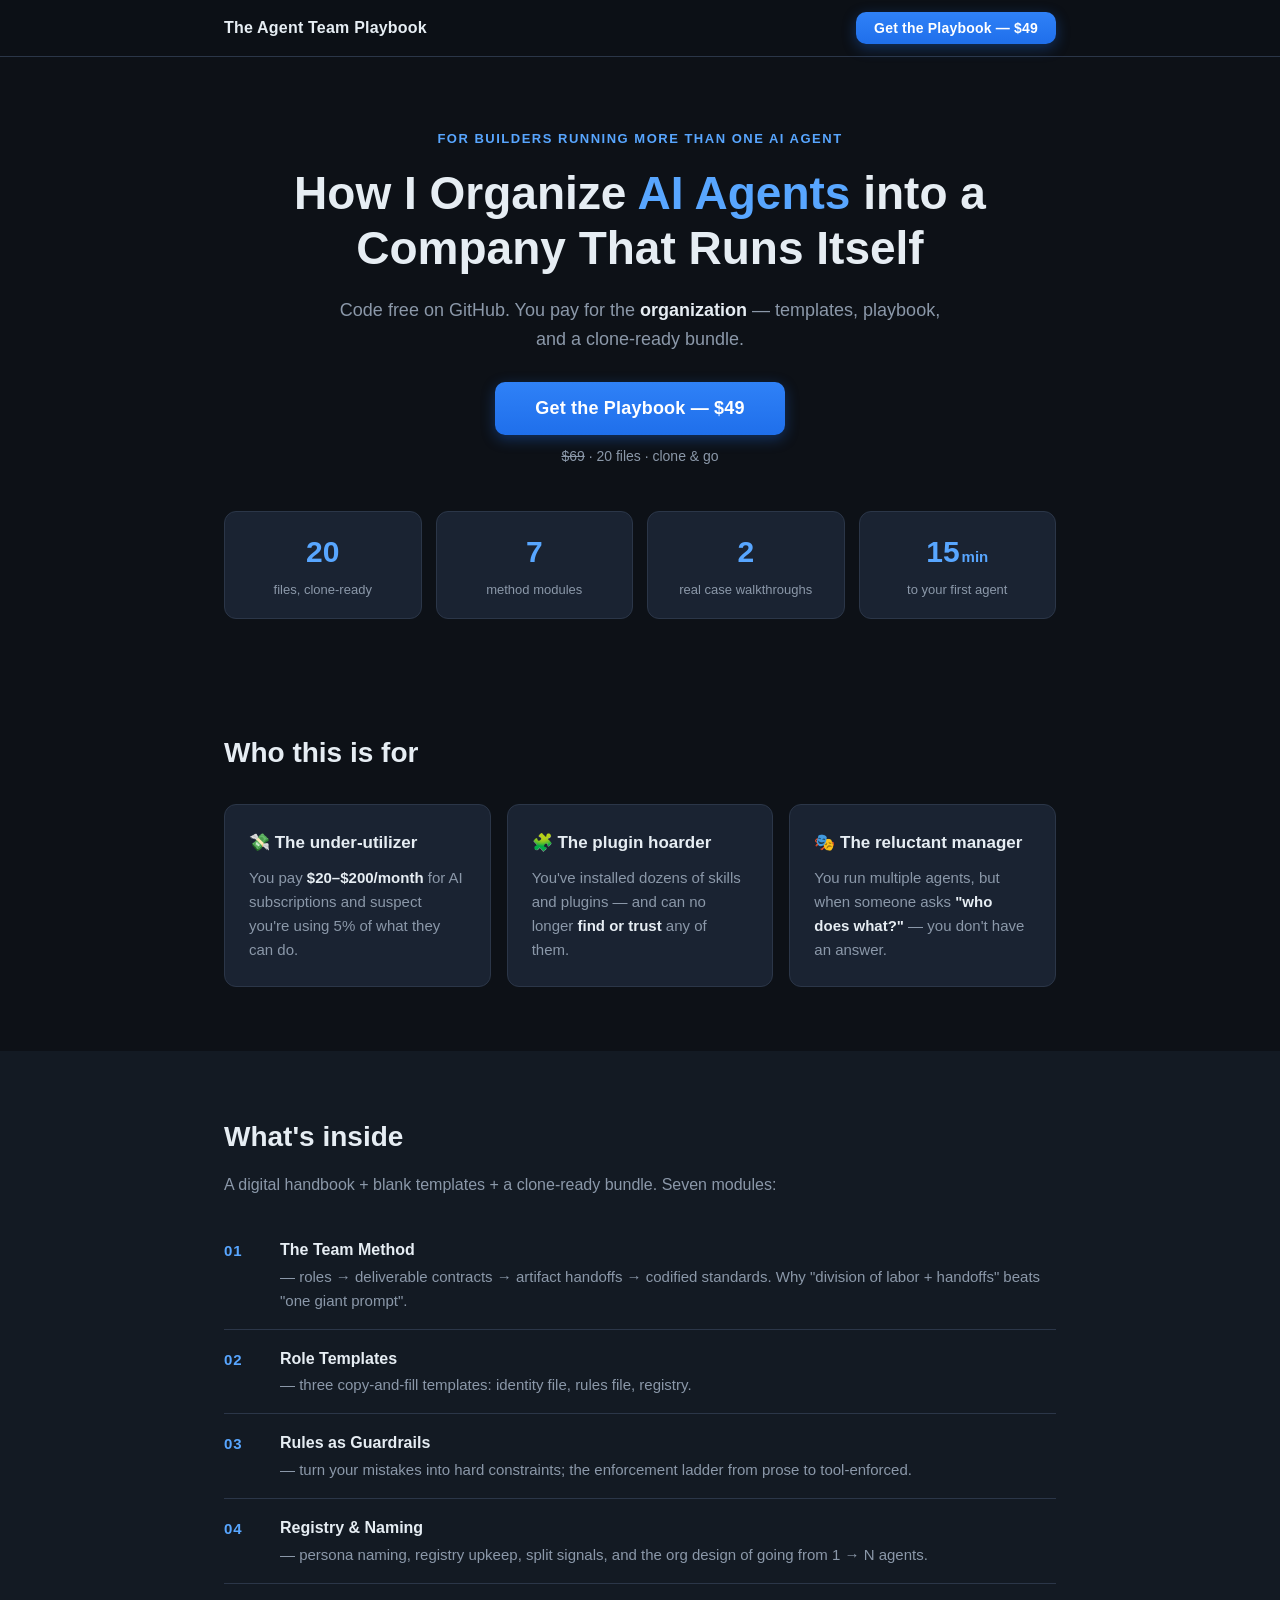
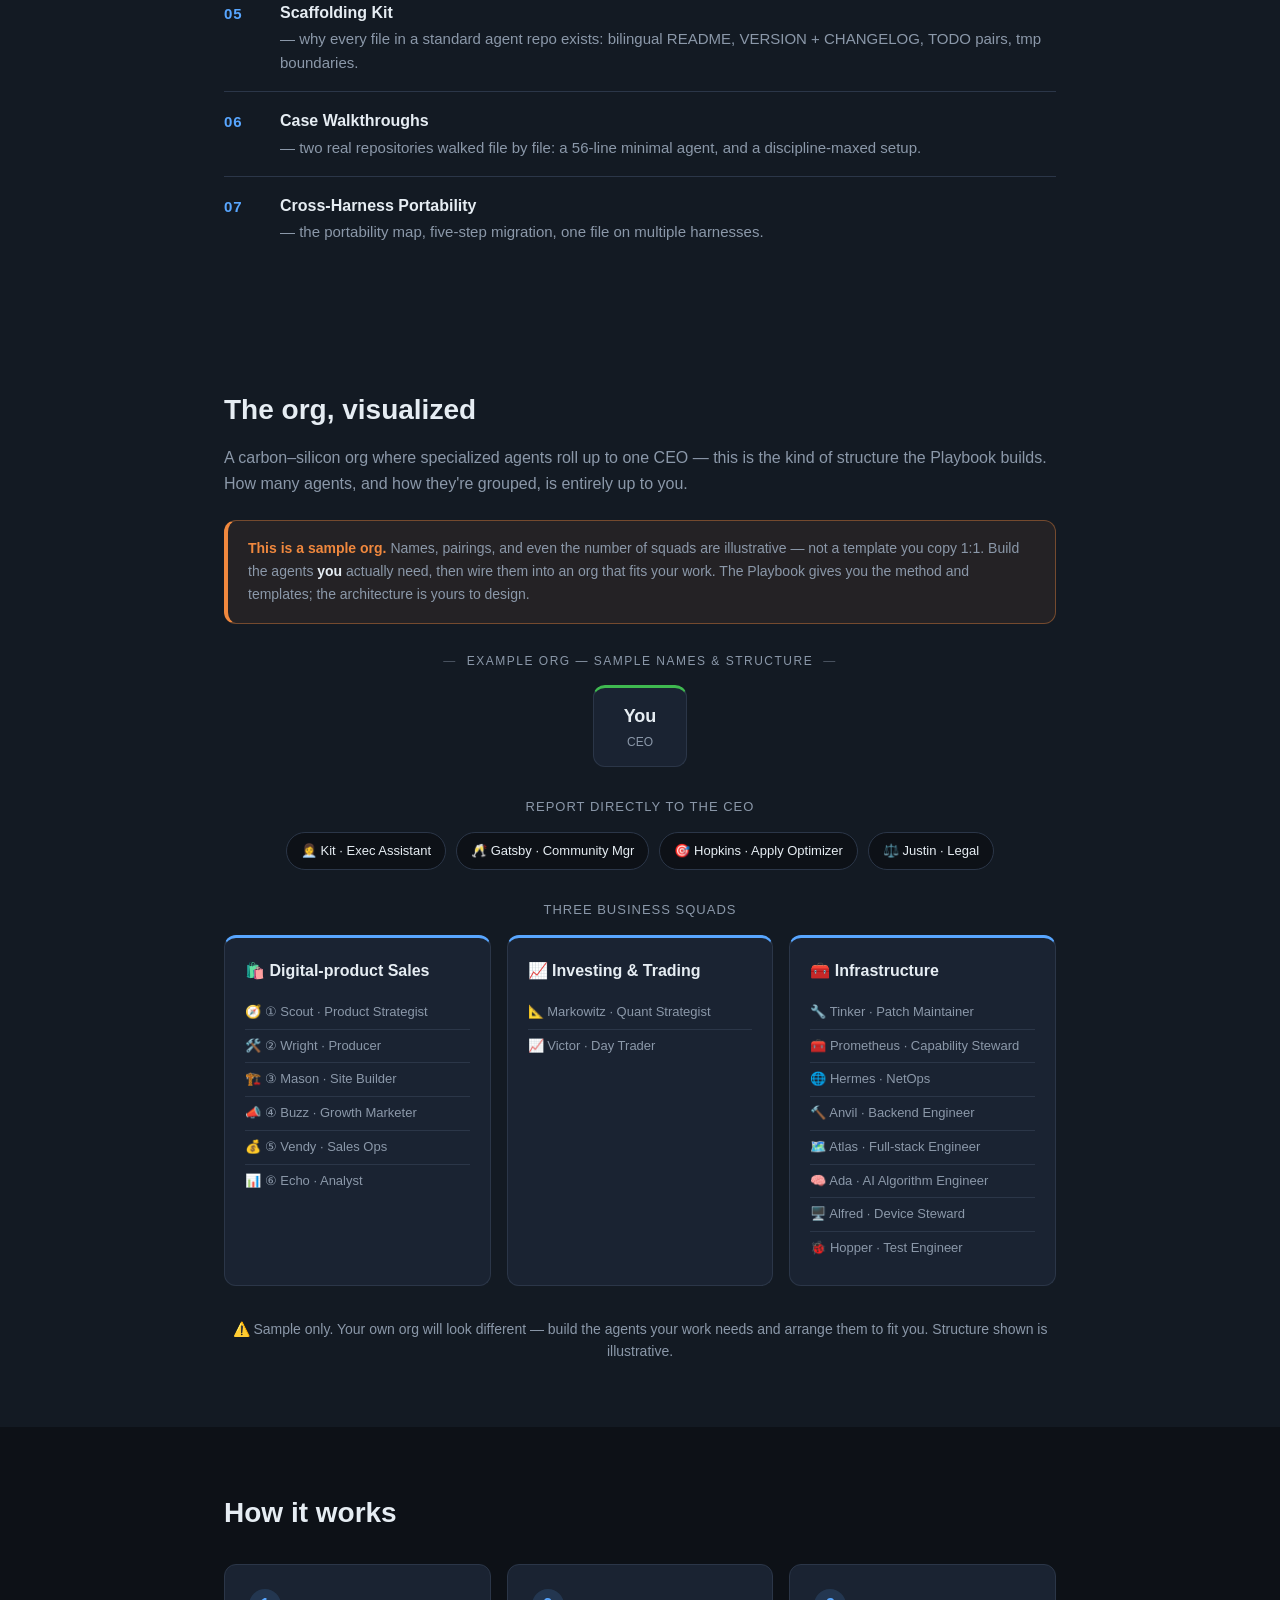
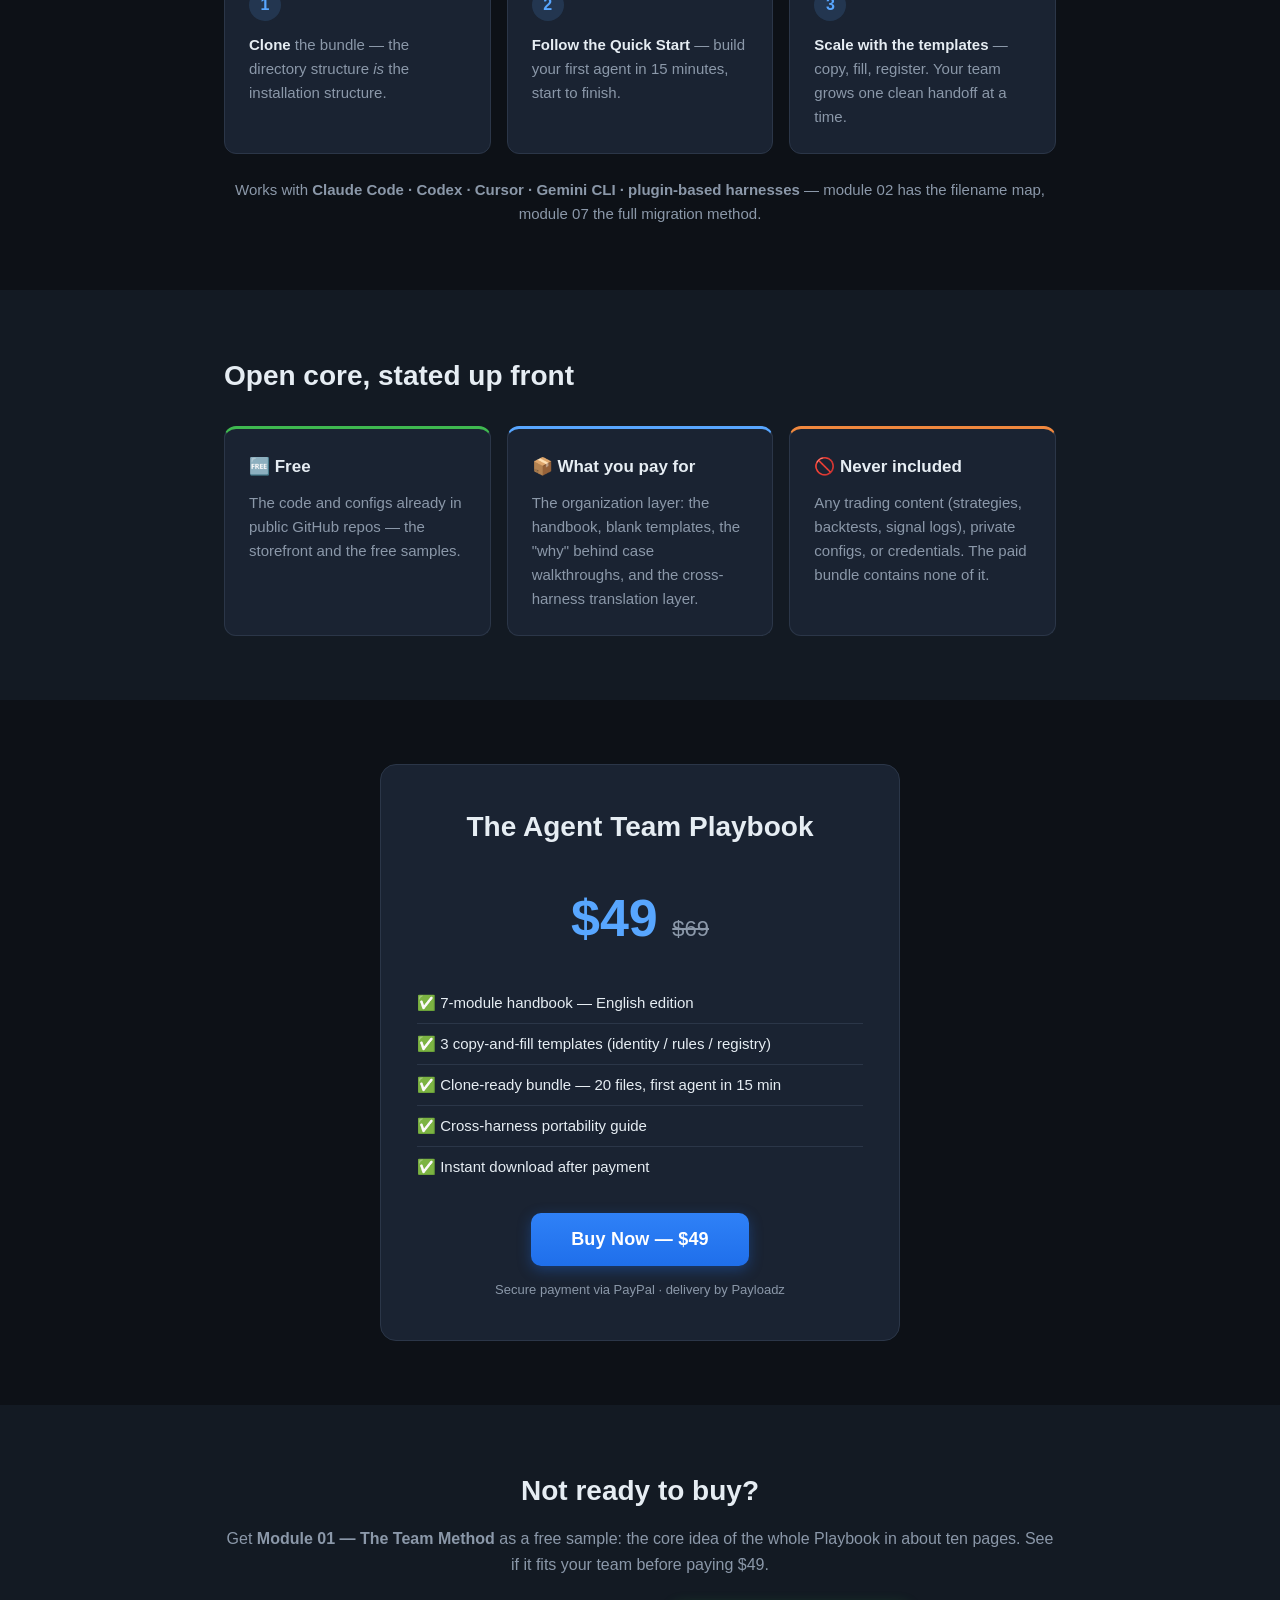
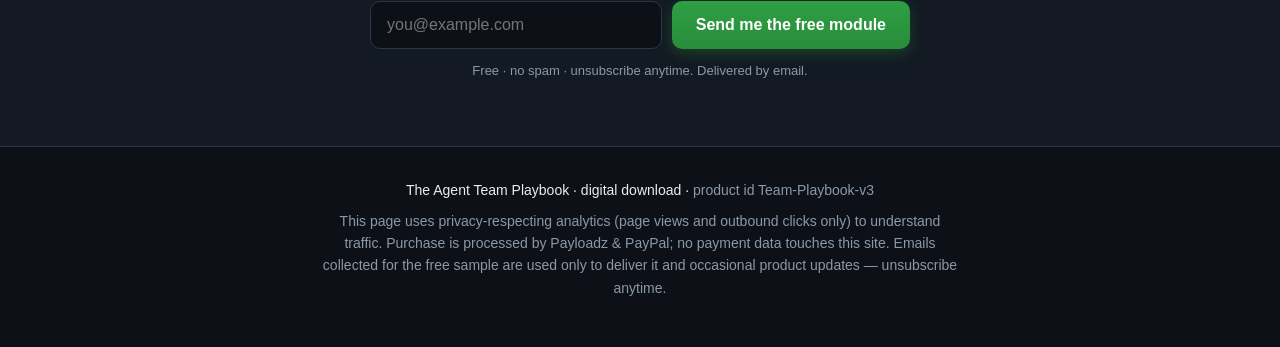
==== index.html @ a7c4ec53 "Landing page v1: The Agent Team Playbook — Payloadz buy link live" ====
<!DOCTYPE html>
<html lang="en">
<head>
  <meta charset="UTF-8">
  <meta name="viewport" content="width=device-width, initial-scale=1.0">
  <title>The Agent Team Playbook — Organize AI Agents into a Company That Runs Itself</title>
  <meta name="description" content="The method, templates, and clone-ready bundle for running an AI agent team — at any scale, org designed by you: roles, deliverable contracts, artifact handoffs, registry, scaffolding, and cross-harness portability. Code free on GitHub — you pay for the organization.">
  <link rel="stylesheet" href="style.css">
  <!-- Runtime config (GA4 / Pixel / CF token / buy URL / newsletter URL) lives in config.js, git-ignored on this machine;
       config.example.js in the repo shows the shape. Load synchronously before analytics.js. -->
  <script src="config.js"></script>
  <script src="analytics.js" defer></script>
</head>
<body>

  <nav class="nav">
    <div class="nav-inner">
      <span class="brand">The Agent Team Playbook</span>
      <button class="buy-cta small" data-cta="nav">Get the Playbook — $49</button>
    </div>
  </nav>

  <header class="hero">
    <div class="container">
      <p class="kicker">For builders running more than one AI agent</p>
      <h1>How I Organize <span class="accent">AI Agents</span> into a Company That Runs Itself</h1>
      <p class="sub">
        Code free on GitHub. You pay for the <strong>organization</strong> —
        templates, playbook, and a clone-ready bundle.
      </p>
      <div class="hero-cta">
        <button class="buy-cta big" data-cta="hero">Get the Playbook — $49</button>
        <span class="strike"><s>$69</s>&nbsp;·&nbsp;20 files · clone &amp; go</span>
      </div>
      <div class="earlybird hidden" id="earlybird">
        🐣 Launch-week early bird: <strong>$35</strong> with code <code id="earlybird-code">EARLY35</code>
        <span class="eb-note" id="earlybird-deadline"></span>
      </div>
      <div class="stat-row">
        <div class="stat"><b>20</b><span>files, clone-ready</span></div>
        <div class="stat"><b>7</b><span>method modules</span></div>
        <div class="stat"><b>2</b><span>real case walkthroughs</span></div>
        <div class="stat"><b>15<span class="unit">min</span></b><span>to your first agent</span></div>
      </div>
    </div>
  </header>

  <main>

    <section id="who" class="section">
      <div class="container">
        <h2>Who this is for</h2>
        <div class="cards">
          <div class="card">
            <h3>💸 The under-utilizer</h3>
            <p>You pay <strong>$20–$200/month</strong> for AI subscriptions and suspect you're using 5% of what they can do.</p>
          </div>
          <div class="card">
            <h3>🧩 The plugin hoarder</h3>
            <p>You've installed dozens of skills and plugins — and can no longer <strong>find or trust</strong> any of them.</p>
          </div>
          <div class="card">
            <h3>🎭 The reluctant manager</h3>
            <p>You run multiple agents, but when someone asks <strong>"who does what?"</strong> — you don't have an answer.</p>
          </div>
        </div>
      </div>
    </section>

    <section id="inside" class="section alt">
      <div class="container">
        <h2>What's inside</h2>
        <p class="section-sub">A digital handbook + blank templates + a clone-ready bundle. Seven modules:</p>
        <ol class="modules">
          <li><b>The Team Method</b> — roles → deliverable contracts → artifact handoffs → codified standards. Why "division of labor + handoffs" beats "one giant prompt".</li>
          <li><b>Role Templates</b> — three copy-and-fill templates: identity file, rules file, registry.</li>
          <li><b>Rules as Guardrails</b> — turn your mistakes into hard constraints; the enforcement ladder from prose to tool-enforced.</li>
          <li><b>Registry &amp; Naming</b> — persona naming, registry upkeep, split signals, and the org design of going from 1 → N agents.</li>
          <li><b>Scaffolding Kit</b> — why every file in a standard agent repo exists: bilingual README, VERSION + CHANGELOG, TODO pairs, tmp boundaries.</li>
          <li><b>Case Walkthroughs</b> — two real repositories walked file by file: a 56-line minimal agent, and a discipline-maxed setup.</li>
          <li><b>Cross-Harness Portability</b> — the portability map, five-step migration, one file on multiple harnesses.</li>
        </ol>
      </div>
    </section>

    <section id="team" class="section alt">
      <div class="container">
        <h2>The org, visualized</h2>
        <p class="section-sub">A carbon–silicon org where specialized agents roll up to one CEO — this is the kind of structure the Playbook builds. How many agents, and how they're grouped, is entirely up to you.</p>

        <div class="org-callout">
          <strong>This is a sample org.</strong> Names, pairings, and even the number of squads are illustrative — not a template you copy 1:1.
          Build the agents <em>you</em> actually need, then wire them into an org that fits your work. The Playbook gives you the
          method and templates; the architecture is yours to design.
        </div>

        <p class="org-sample-tag">Example org — sample names &amp; structure</p>

        <div class="org" aria-label="Sample agent org chart">
          <div class="org-ceo">You<span>CEO</span></div>

          <p class="org-label">Report directly to the CEO</p>
          <div class="org-direct">
            <span class="org-chip">👩‍💼 Kit · Exec Assistant</span>
            <span class="org-chip">🥂 Gatsby · Community Mgr</span>
            <span class="org-chip">🎯 Hopkins · Apply Optimizer</span>
            <span class="org-chip">⚖️ Justin · Legal</span>
          </div>

          <p class="org-label">Three business squads</p>
          <div class="org-squads">
            <div class="org-squad">
              <h3>🛍️ Digital-product Sales</h3>
              <ul>
                <li>🧭 ① Scout · Product Strategist</li>
                <li>🛠️ ② Wright · Producer</li>
                <li>🏗️ ③ Mason · Site Builder</li>
                <li>📣 ④ Buzz · Growth Marketer</li>
                <li>💰 ⑤ Vendy · Sales Ops</li>
                <li>📊 ⑥ Echo · Analyst</li>
              </ul>
            </div>
            <div class="org-squad">
              <h3>📈 Investing &amp; Trading</h3>
              <ul>
                <li>📐 Markowitz · Quant Strategist</li>
                <li>📈 Victor · Day Trader</li>
              </ul>
            </div>
            <div class="org-squad">
              <h3>🧰 Infrastructure</h3>
              <ul>
                <li>🔧 Tinker · Patch Maintainer</li>
                <li>🧰 Prometheus · Capability Steward</li>
                <li>🌐 Hermes · NetOps</li>
                <li>🔨 Anvil · Backend Engineer</li>
                <li>🗺️ Atlas · Full-stack Engineer</li>
                <li>🧠 Ada · AI Algorithm Engineer</li>
                <li>🖥️ Alfred · Device Steward</li>
                <li>🐞 Hopper · Test Engineer</li>
              </ul>
            </div>
          </div>
        </div>
        <p class="org-note muted">⚠️ Sample only. Your own org will look different — build the agents your work needs and arrange them to fit you. Structure shown is illustrative.</p>
      </div>
    </section>

    <section id="how" class="section">
      <div class="container">
        <h2>How it works</h2>
        <div class="steps">
          <div class="step"><span class="num">1</span><p><b>Clone</b> the bundle — the directory structure <i>is</i> the installation structure.</p></div>
          <div class="step"><span class="num">2</span><p><b>Follow the Quick Start</b> — build your first agent in 15 minutes, start to finish.</p></div>
          <div class="step"><span class="num">3</span><p><b>Scale with the templates</b> — copy, fill, register. Your team grows one clean handoff at a time.</p></div>
        </div>
        <p class="harness-line">Works with <strong>Claude Code · Codex · Cursor · Gemini CLI · plugin-based harnesses</strong> — module 02 has the filename map, module 07 the full migration method.</p>
      </div>
    </section>

    <section id="opencore" class="section alt">
      <div class="container">
        <h2>Open core, stated up front</h2>
        <div class="opencore-grid">
          <div class="oc free">
            <h3>🆓 Free</h3>
            <p>The code and configs already in public GitHub repos — the storefront and the free samples.</p>
          </div>
          <div class="oc paid">
            <h3>📦 What you pay for</h3>
            <p>The organization layer: the handbook, blank templates, the "why" behind case walkthroughs, and the cross-harness translation layer.</p>
          </div>
          <div class="oc never">
            <h3>🚫 Never included</h3>
            <p>Any trading content (strategies, backtests, signal logs), private configs, or credentials. The paid bundle contains none of it.</p>
          </div>
        </div>
      </div>
    </section>

    <section id="pricing" class="section">
      <div class="container pricing">
        <div class="price-card">
          <h2>The Agent Team Playbook</h2>
          <p class="price"><span class="now">$49</span> <s class="was">$69</s></p>
          <ul class="includes">
            <li>✅ 7-module handbook — English edition</li>
            <li>✅ 3 copy-and-fill templates (identity / rules / registry)</li>
            <li>✅ Clone-ready bundle — 20 files, first agent in 15 min</li>
            <li>✅ Cross-harness portability guide</li>
            <li>✅ Instant download after payment</li>
          </ul>
          <button class="buy-cta big" data-cta="pricing">Buy Now — $49</button>
          <p class="pay-note">Secure payment via PayPal · delivery by Payloadz</p>
          <div class="earlybird hidden" id="earlybird-2">
            Launch week: use code <code id="earlybird-code-2">EARLY35</code> → <strong>$35</strong>
          </div>
        </div>
      </div>
    </section>

    <section id="free-sample" class="section alt">
      <div class="container free-sample">
        <h2>Not ready to buy?</h2>
        <p class="section-sub">Get <strong>Module 01 — The Team Method</strong> as a free sample: the core idea of the whole Playbook in about ten pages. See if it fits your team before paying $49.</p>
        <form id="email-form" class="email-capture" method="post" action="" target="_blank" rel="noopener" novalidate>
          <input type="email" name="email" placeholder="you@example.com" required autocomplete="email" aria-label="Email address">
          <button type="submit" class="email-cta" data-cta="free-sample">Send me the free module</button>
        </form>
        <p class="email-note muted">Free · no spam · unsubscribe anytime. Delivered by email.</p>
      </div>
    </section>

  </main>

  <footer class="footer">
    <div class="container">
      <p>The Agent Team Playbook · digital download · <span class="muted">product id Team-Playbook-v3</span></p>
      <p class="muted privacy">This page uses privacy-respecting analytics (page views and outbound clicks only) to understand traffic. Purchase is processed by Payloadz &amp; PayPal; no payment data touches this site. Emails collected for the free sample are used only to deliver it and occasional product updates — unsubscribe anytime.</p>
    </div>
  </footer>

</body>
</html>
---- style.css ----
/* The Agent Team Playbook — landing page styles
   Dark, single-column, no external dependencies. */

:root {
  --bg: #0d1117;
  --bg-alt: #131a23;
  --card: #1a2332;
  --border: #2b3648;
  --text: #e6edf3;
  --muted: #8b98a9;
  --accent: #58a6ff;
  --accent-2: #3fb950;
  --warn: #f0883e;
  --radius: 12px;
}

* { box-sizing: border-box; margin: 0; padding: 0; }

html { scroll-behavior: smooth; }

body {
  background: var(--bg);
  color: var(--text);
  font-family: -apple-system, BlinkMacSystemFont, "Segoe UI", Helvetica, Arial, sans-serif;
  line-height: 1.6;
  -webkit-font-smoothing: antialiased;
}

.container { max-width: 880px; margin: 0 auto; padding: 0 24px; }

/* ---------- nav ---------- */
.nav {
  position: sticky; top: 0; z-index: 10;
  background: rgba(13, 17, 23, 0.9);
  backdrop-filter: blur(8px);
  border-bottom: 1px solid var(--border);
}
.nav-inner {
  max-width: 880px; margin: 0 auto; padding: 12px 24px;
  display: flex; justify-content: space-between; align-items: center;
}
.brand { font-weight: 700; letter-spacing: 0.2px; }

/* ---------- hero ---------- */
.hero { padding: 72px 0 48px; text-align: center; }
.kicker {
  color: var(--accent); font-weight: 600; text-transform: uppercase;
  font-size: 13px; letter-spacing: 1.5px; margin-bottom: 16px;
}
.hero h1 { font-size: clamp(30px, 5vw, 46px); line-height: 1.2; font-weight: 800; }
.accent { color: var(--accent); }
.hero .sub { margin: 20px auto 28px; max-width: 620px; font-size: 18px; color: var(--muted); }
.hero .sub strong { color: var(--text); }

.hero-cta { display: flex; flex-direction: column; align-items: center; gap: 10px; }
.strike { color: var(--muted); font-size: 14px; }

.earlybird {
  margin: 18px auto 0; padding: 10px 18px; display: inline-block;
  background: rgba(63, 185, 80, 0.12); border: 1px solid rgba(63, 185, 80, 0.4);
  border-radius: var(--radius); font-size: 15px;
}
.earlybird code {
  background: rgba(63, 185, 80, 0.2); padding: 2px 8px; border-radius: 6px;
  font-weight: 700; letter-spacing: 1px;
}
.eb-note { color: var(--muted); font-size: 13px; margin-left: 6px; }
.hidden { display: none; }

.stat-row {
  margin-top: 44px; display: grid; grid-template-columns: repeat(4, 1fr); gap: 14px;
}
.stat {
  background: var(--card); border: 1px solid var(--border); border-radius: var(--radius);
  padding: 16px 8px;
}
.stat b { font-size: 30px; font-weight: 800; color: var(--accent); display: block; }
.stat .unit { font-size: 15px; font-weight: 600; margin-left: 2px; }
.stat span:not(.unit) { font-size: 13px; color: var(--muted); }

/* ---------- sections ---------- */
.section { padding: 64px 0; }
.section.alt { background: var(--bg-alt); }
.section h2 { font-size: 28px; margin-bottom: 28px; }
.section-sub { color: var(--muted); margin: -16px 0 24px; }

/* cards */
.cards { display: grid; grid-template-columns: repeat(3, 1fr); gap: 16px; }
.card {
  background: var(--card); border: 1px solid var(--border); border-radius: var(--radius);
  padding: 24px;
}
.card h3 { font-size: 17px; margin-bottom: 10px; }
.card p { color: var(--muted); font-size: 15px; }
.card p strong { color: var(--text); }

/* modules list */
.modules { list-style: none; counter-reset: mod; }
.modules li {
  counter-increment: mod;
  padding: 16px 0 16px 56px; position: relative;
  border-bottom: 1px solid var(--border);
}
.modules li:last-child { border-bottom: none; }
.modules li::before {
  content: "0" counter(mod);
  position: absolute; left: 0; top: 18px;
  color: var(--accent); font-weight: 800; font-size: 15px; letter-spacing: 1px;
}
.modules b { display: block; margin-bottom: 2px; }
.modules li { color: var(--muted); font-size: 15px; }
.modules b { color: var(--text); font-size: 16px; }

/* steps */
.steps { display: grid; grid-template-columns: repeat(3, 1fr); gap: 16px; margin-bottom: 24px; }
.step {
  background: var(--card); border: 1px solid var(--border); border-radius: var(--radius);
  padding: 24px;
}
.step .num {
  display: inline-flex; width: 32px; height: 32px; border-radius: 50%;
  background: rgba(88, 166, 255, 0.15); color: var(--accent);
  align-items: center; justify-content: center; font-weight: 700; margin-bottom: 12px;
}
.step p { color: var(--muted); font-size: 15px; }
.step b { color: var(--text); }
.harness-line { text-align: center; color: var(--muted); font-size: 15px; }

/* open core */
.opencore-grid { display: grid; grid-template-columns: repeat(3, 1fr); gap: 16px; }
.oc {
  border-radius: var(--radius); padding: 24px;
  background: var(--card); border: 1px solid var(--border);
}
.oc h3 { margin-bottom: 10px; font-size: 17px; }
.oc p { color: var(--muted); font-size: 15px; }
.oc.free   { border-top: 3px solid var(--accent-2); }
.oc.paid   { border-top: 3px solid var(--accent); }
.oc.never  { border-top: 3px solid var(--warn); }

/* pricing */
.pricing { display: flex; justify-content: center; }
.price-card {
  max-width: 520px; width: 100%; text-align: center;
  background: var(--card); border: 1px solid var(--border); border-radius: 16px;
  padding: 40px 36px;
}
.price { margin: 14px 0 22px; }
.price .now { font-size: 52px; font-weight: 800; color: var(--accent); }
.price .was { font-size: 22px; color: var(--muted); margin-left: 10px; }
.includes { list-style: none; text-align: left; margin: 0 0 26px; }
.includes li { padding: 8px 0; border-bottom: 1px solid var(--border); font-size: 15px; }
.includes li:last-child { border-bottom: none; }
.pay-note { margin-top: 14px; color: var(--muted); font-size: 13px; }
.price-card .earlybird { margin-top: 16px; }

/* ---------- CTA button ---------- */
.buy-cta {
  display: inline-block; cursor: pointer;
  background: linear-gradient(180deg, #2f81f7, #1f6feb);
  color: #fff; border: none; border-radius: 10px;
  font-size: 17px; font-weight: 700; letter-spacing: 0.2px;
  padding: 14px 32px;
  transition: transform 0.08s ease, box-shadow 0.08s ease;
  box-shadow: 0 4px 14px rgba(31, 111, 235, 0.35);
}
.buy-cta:hover { transform: translateY(-1px); box-shadow: 0 6px 18px rgba(31, 111, 235, 0.45); }
.buy-cta:active { transform: translateY(0); }
.buy-cta.small { font-size: 14px; padding: 8px 18px; }
.buy-cta.big { font-size: 18px; padding: 16px 40px; }
.buy-cta:disabled {
  background: #39414d; color: #6e7681; cursor: not-allowed;
  box-shadow: none; transform: none;
}

/* ---------- free sample / email capture ---------- */
.free-sample { text-align: center; }
.email-capture {
  display: flex; gap: 10px; justify-content: center; align-items: stretch;
  max-width: 540px; margin: 0 auto 12px;
}
.email-capture input[type="email"] {
  flex: 1; min-width: 0;
  background: var(--bg); color: var(--text);
  border: 1px solid var(--border); border-radius: 10px;
  padding: 14px 16px; font-size: 16px;
}
.email-capture input[type="email"]:focus { outline: none; border-color: var(--accent); }
.email-cta {
  display: inline-block; cursor: pointer; white-space: nowrap;
  background: linear-gradient(180deg, #2ea043, #298c3b);
  color: #fff; border: none; border-radius: 10px;
  font-size: 16px; font-weight: 700;
  padding: 14px 24px;
  box-shadow: 0 4px 14px rgba(46, 160, 67, 0.3);
  transition: transform 0.08s ease, box-shadow 0.08s ease;
}
.email-cta:hover { transform: translateY(-1px); box-shadow: 0 6px 18px rgba(46, 160, 67, 0.4); }
.email-cta:active { transform: translateY(0); }
.email-cta:disabled {
  background: #39414d; color: #6e7681; cursor: not-allowed;
  box-shadow: none; transform: none;
}
.email-note { font-size: 13px; }

/* ---------- footer ---------- */
.footer { border-top: 1px solid var(--border); padding: 32px 0 48px; text-align: center; }
.footer p { font-size: 14px; }
.muted { color: var(--muted); }
.privacy { margin-top: 8px; font-size: 12px; max-width: 640px; margin-inline: auto; }

/* ---------- org chart ---------- */
.org-callout {
  background: rgba(240, 136, 62, 0.08); border: 1px solid rgba(240, 136, 62, 0.4);
  border-left: 4px solid var(--warn); border-radius: var(--radius);
  padding: 16px 20px; font-size: 14px; color: var(--muted); line-height: 1.65;
}
.org-callout strong { color: var(--warn); }
.org-callout em { color: var(--text); font-style: normal; font-weight: 600; }
.org-sample-tag {
  margin: 28px 0 14px; text-align: center;
  display: block; color: var(--muted); font-size: 12px;
  letter-spacing: 1.5px; text-transform: uppercase;
}
.org-sample-tag::before,
.org-sample-tag::after { content: "—"; margin: 0 10px; opacity: 0.5; }
.org { margin-top: 8px; text-align: center; }
.org-ceo {
  display: inline-block; background: var(--card); border: 1px solid var(--border);
  border-top: 3px solid var(--accent-2); border-radius: var(--radius);
  padding: 14px 30px; font-weight: 800; font-size: 18px;
}
.org-ceo span { display: block; color: var(--muted); font-size: 12px; font-weight: 400; margin-top: 2px; }
.org-label {
  color: var(--muted); font-size: 13px; letter-spacing: 1px; text-transform: uppercase;
  margin: 30px 0 14px;
}
.org-direct {
  display: flex; flex-wrap: wrap; justify-content: center; gap: 10px; max-width: 760px; margin: 0 auto;
}
.org-chip {
  font-size: 13px; color: var(--text); background: var(--bg);
  border: 1px solid var(--border); border-radius: 999px; padding: 8px 14px;
}
.org-squads { display: grid; grid-template-columns: repeat(3, 1fr); gap: 16px; text-align: left; }
.org-squad {
  background: var(--card); border: 1px solid var(--border); border-top: 3px solid var(--accent);
  border-radius: var(--radius); padding: 20px;
}
.org-squad h3 { font-size: 16px; margin-bottom: 12px; }
.org-squad ul { list-style: none; }
.org-squad li {
  font-size: 13px; color: var(--muted); padding: 6px 0; border-bottom: 1px solid var(--border);
}
.org-squad li:last-child { border-bottom: none; }
.org-note { margin-top: 32px; text-align: center; font-size: 14px; }

/* ---------- responsive ---------- */
@media (max-width: 720px) {
  .stat-row { grid-template-columns: repeat(2, 1fr); }
  .cards, .steps, .opencore-grid { grid-template-columns: 1fr; }
  .nav-inner { flex-wrap: wrap; gap: 8px; }
  .org-squads { grid-template-columns: 1fr; }
  .email-capture { flex-direction: column; }
}
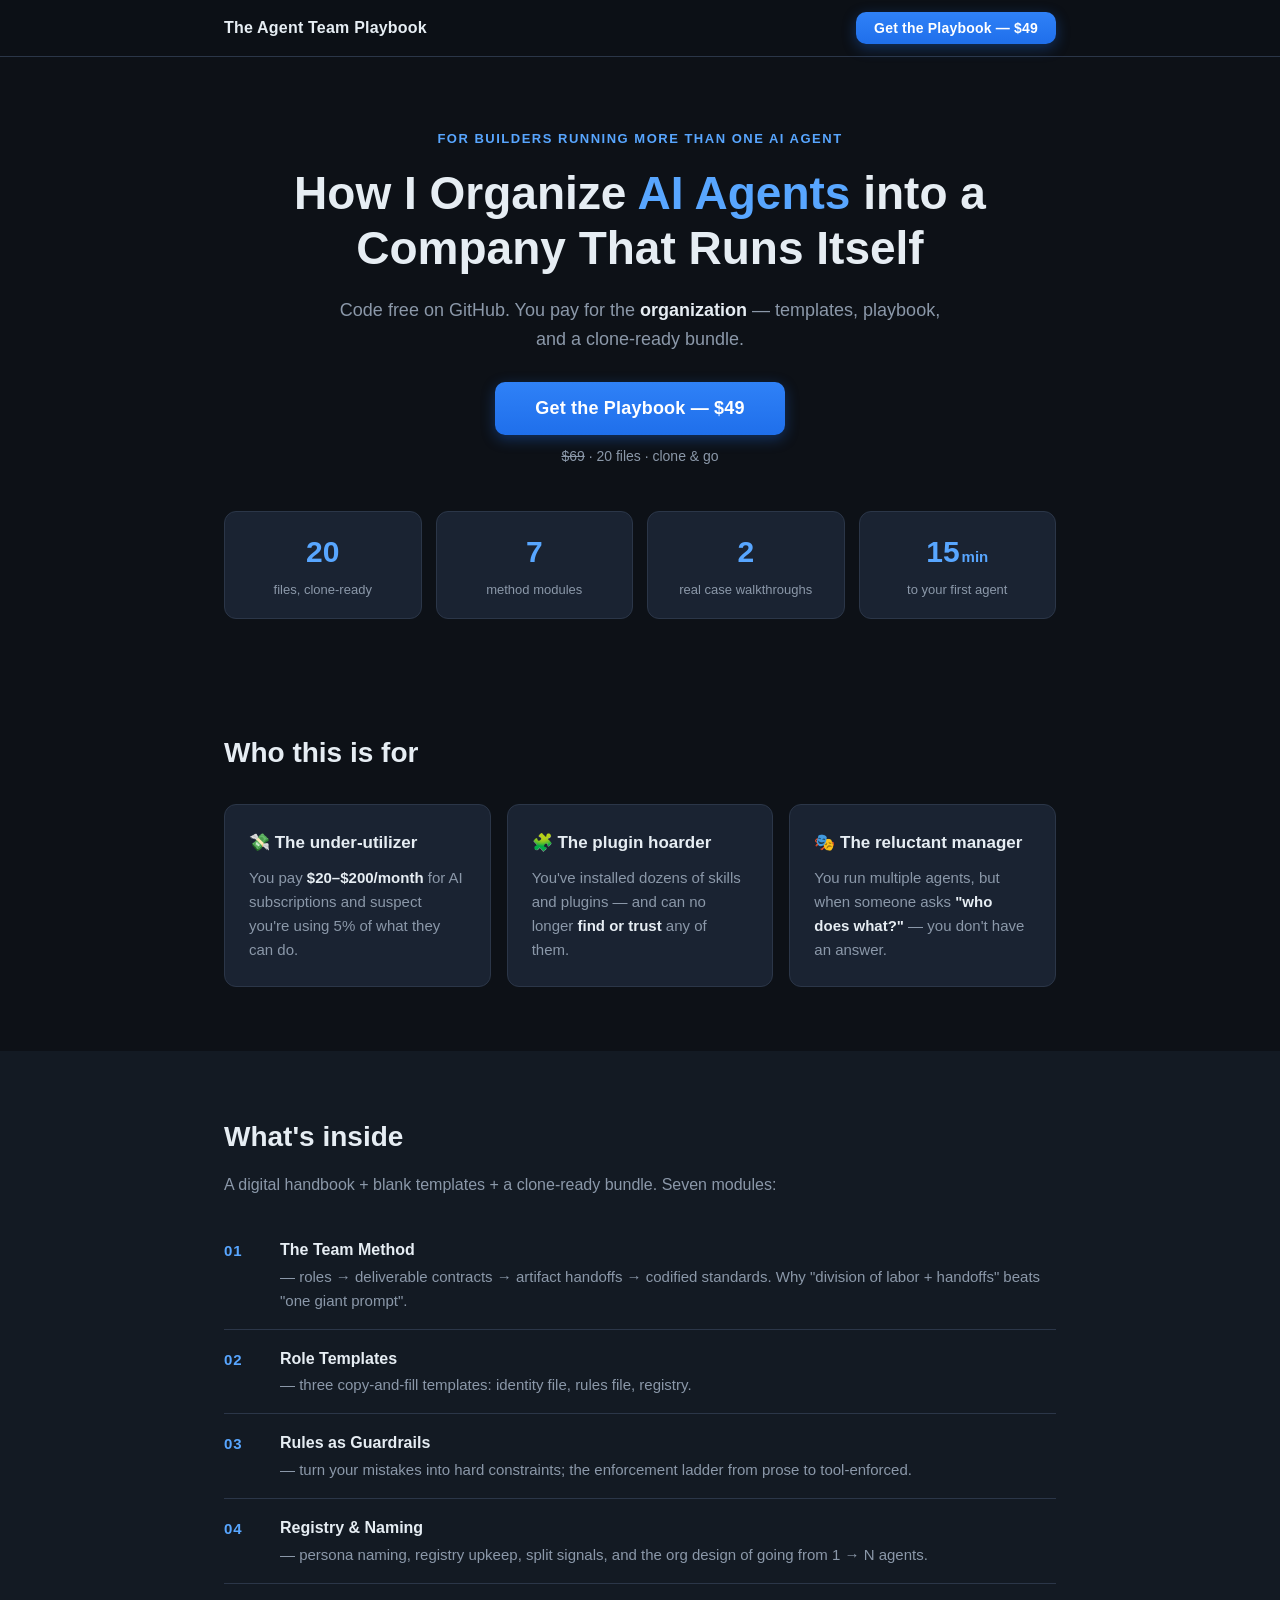
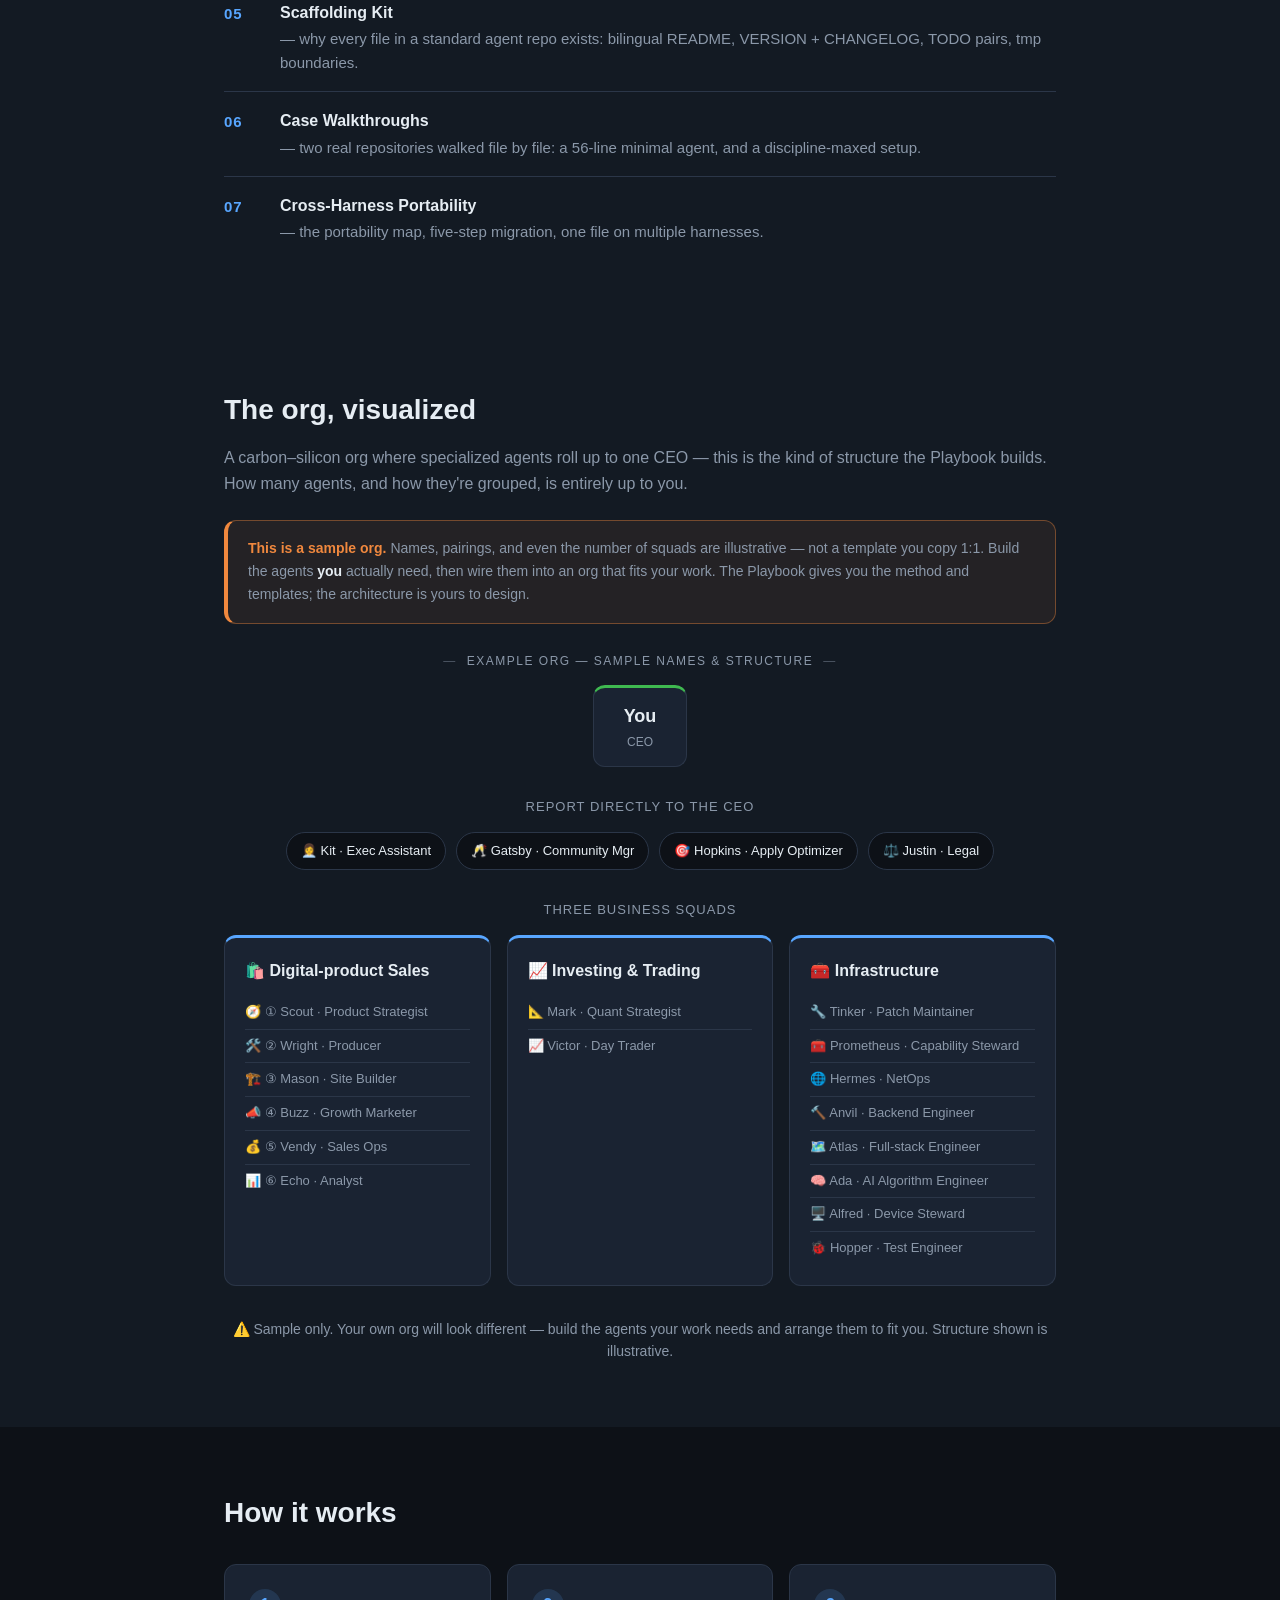
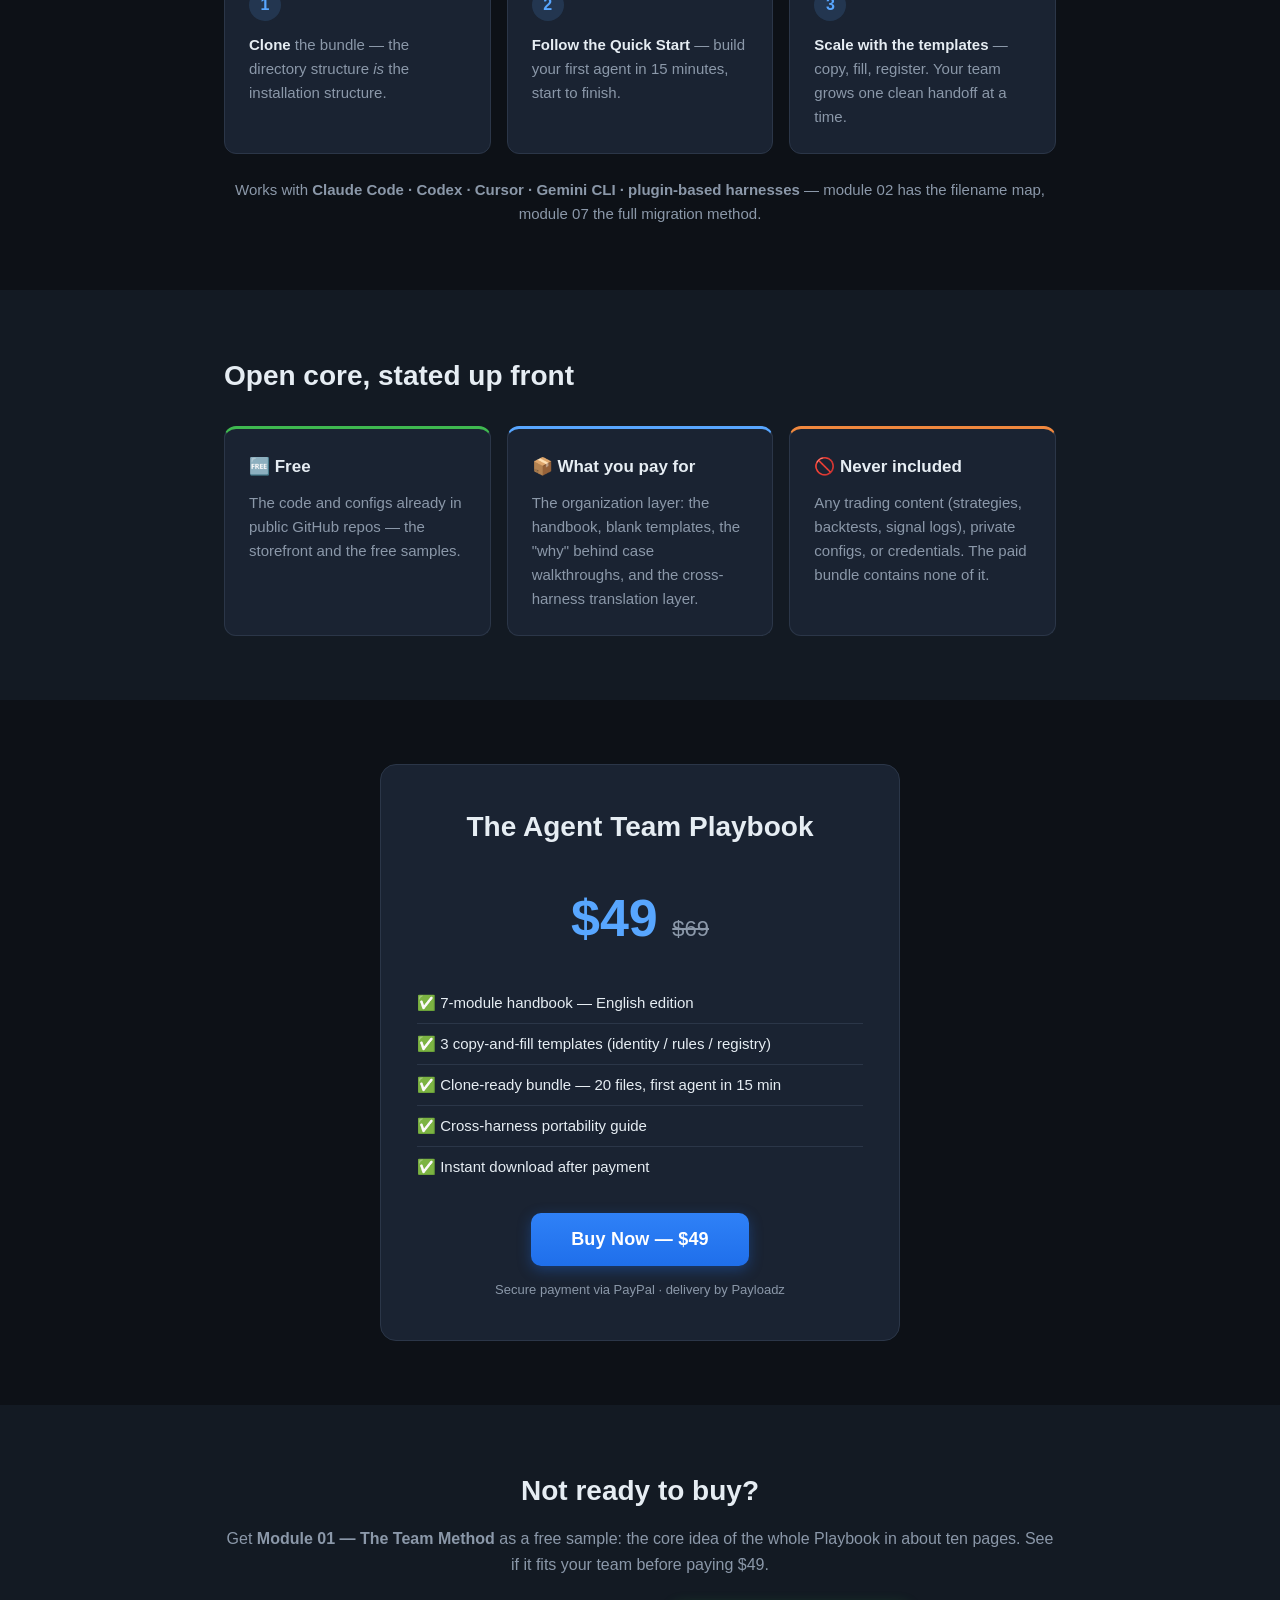
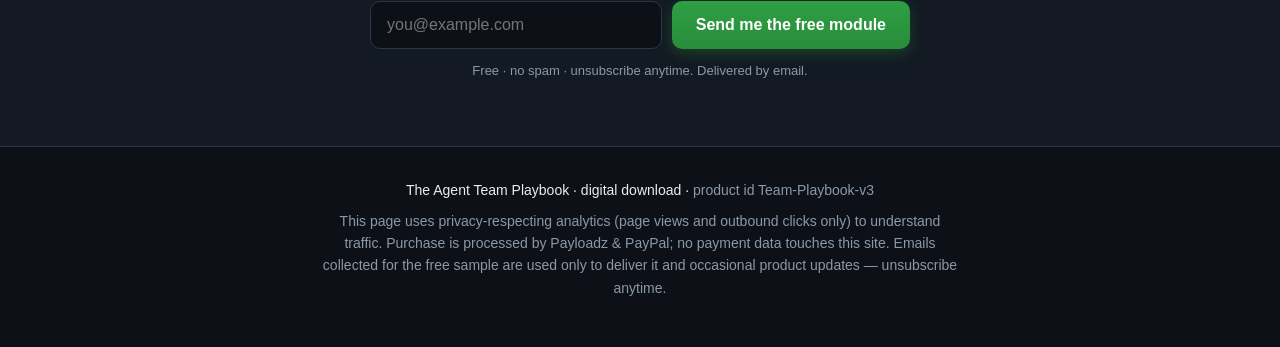
==== commit fab4d280: "Rename quant agent in team list (Markowitz → Mark)" ====
--- a/index.html
+++ b/index.html
@@ -5,6 +5,16 @@
   <meta name="viewport" content="width=device-width, initial-scale=1.0">
   <title>The Agent Team Playbook — Organize AI Agents into a Company That Runs Itself</title>
   <meta name="description" content="The method, templates, and clone-ready bundle for running an AI agent team — at any scale, org designed by you: roles, deliverable contracts, artifact handoffs, registry, scaffolding, and cross-harness portability. Code free on GitHub — you pay for the organization.">
+  <!-- Social share cards (X / Facebook / LinkedIn etc.) -->
+  <meta property="og:type" content="website">
+  <meta property="og:url" content="https://xhqing.github.io/agent-team-playbook/">
+  <meta property="og:title" content="The Agent Team Playbook">
+  <meta property="og:description" content="Organize 20 AI agents into a company that runs itself — 7-module playbook + copy-and-fill templates. $49, instant download.">
+  <meta property="og:image" content="https://xhqing.github.io/agent-team-playbook/og-image.png">
+  <meta name="twitter:card" content="summary_large_image">
+  <meta name="twitter:title" content="The Agent Team Playbook">
+  <meta name="twitter:description" content="Organize 20 AI agents into a company that runs itself — 7-module playbook + copy-and-fill templates. $49, instant download.">
+  <meta name="twitter:image" content="https://xhqing.github.io/agent-team-playbook/og-image.png">
   <link rel="stylesheet" href="style.css">
   <!-- Runtime config (GA4 / Pixel / CF token / buy URL / newsletter URL) lives in config.js, git-ignored on this machine;
        config.example.js in the repo shows the shape. Load synchronously before analytics.js. -->
@@ -123,7 +133,7 @@
             <div class="org-squad">
               <h3>📈 Investing &amp; Trading</h3>
               <ul>
-                <li>📐 Markowitz · Quant Strategist</li>
+                <li>📐 Mark · Quant Strategist</li>
                 <li>📈 Victor · Day Trader</li>
               </ul>
             </div>
